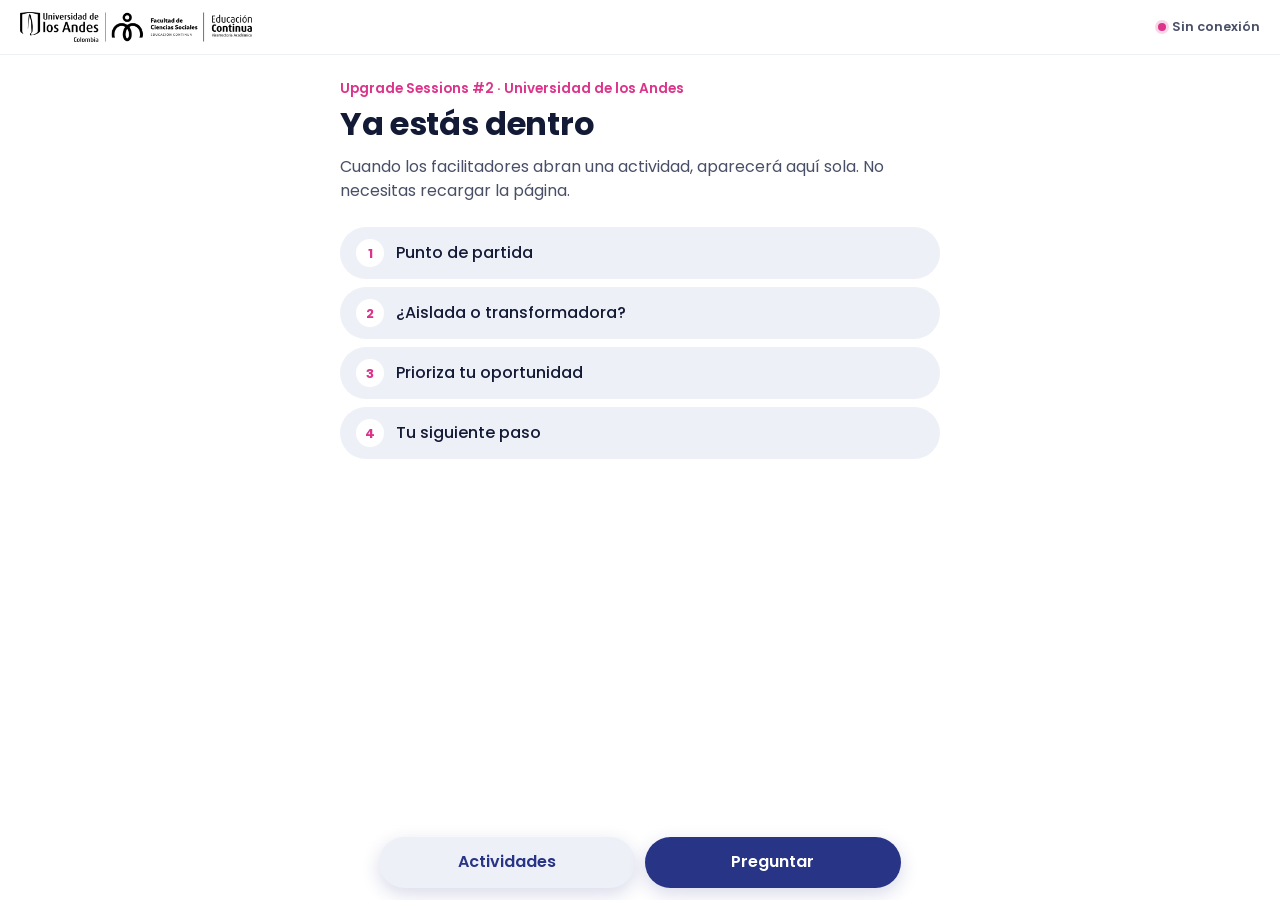
==== index.html @ 87df652d "Ficha en PDF: una sola página y con el logo de la universidad - Al imprimir se quita el resto de la " ====
<!doctype html>
<html lang="es">
<head>
  <meta charset="utf-8">
  <meta name="viewport" content="width=device-width, initial-scale=1, viewport-fit=cover">
  <meta name="theme-color" content="#283486">
  <title>Participa · IA para empresas</title>
  <link rel="preconnect" href="https://fonts.googleapis.com">
  <link rel="preconnect" href="https://fonts.gstatic.com" crossorigin>
  <link href="https://fonts.googleapis.com/css2?family=Poppins:wght@400;500;600;700&display=swap" rel="stylesheet">
  <link rel="stylesheet" href="assets/estilos.css">
  <link rel="icon" href="data:image/svg+xml,%3Csvg xmlns='http://www.w3.org/2000/svg' viewBox='0 0 100 100'%3E%3Crect x='5' y='30' width='90' height='40' rx='20' fill='%23DC348B'/%3E%3C/svg%3E">
</head>
<body class="p-cuerpo">
  <header class="p-cabecera">
    <img src="assets/logo-uniandes.png" alt="Universidad de los Andes · Facultad de Ciencias Sociales · Educación Continua">
    <span id="estado" class="en-vivo" aria-live="polite">Conectando</span>
  </header>

  <main id="escenario" class="p-escenario" tabindex="-1"></main>

  <nav class="p-pie" aria-label="Menú">
    <button class="boton secundario" id="btn-actividades" type="button">Actividades</button>
    <button class="boton azul" id="btn-preguntas" type="button">Preguntar</button>
  </nav>

  <div class="hoja-fondo" id="fondo"></div>

  <section class="hoja" id="hoja-act" role="dialog" aria-modal="true" aria-labelledby="t-act" hidden>
    <div class="hoja-cab">
      <h2 id="t-act">Actividades de la sesión</h2>
      <button class="cerrar" type="button" data-cerrar aria-label="Cerrar">×</button>
    </div>
    <ul class="lista-act" id="lista-act"></ul>
  </section>

  <section class="hoja" id="hoja-preg" role="dialog" aria-modal="true" aria-labelledby="t-preg" hidden>
    <div class="hoja-cab">
      <h2 id="t-preg">Preguntas para los facilitadores</h2>
      <button class="cerrar" type="button" data-cerrar aria-label="Cerrar">×</button>
    </div>
    <div id="panel-preguntas"></div>
  </section>

  <div class="brindis" id="brindis" role="status" aria-live="polite"></div>
  <!-- Ficha imprimible: el logo se carga con la página para que aparezca al imprimir. -->
  <div id="ficha" aria-hidden="true">
    <img class="ficha-logo" src="assets/logo-uniandes.png" alt="Universidad de los Andes · Facultad de Ciencias Sociales · Educación Continua">
    <div id="ficha-contenido"></div>
  </div>

  <script src="assets/config.js"></script>
  <script src="assets/datos.js"></script>
  <script src="assets/almacen.js"></script>
  <script src="assets/participante.js"></script>
</body>
</html>
---- assets/estilos.css ----
/* Herramientas interactivas · IA para empresas
   Identidad: Universidad de los Andes · Educación Continua (paleta y cápsulas de la plantilla) */

:root {
  --azul: #283486;
  --azul-hondo: #1d2566;
  --magenta: #DC348B;
  --amarillo: #FED201;
  --tinta: #131A35;
  --gris: #4A4F68;
  --gris-suave: #7A7F96;
  --niebla: #EEF0F8;
  --rubor: #FCEAF3;
  --crema: #FFF6CC;
  --blanco: #FFFFFF;
  --linea: #D9DCEB;
  --capsula: 999px;
  --radio: 20px;
  --fuente: 'Poppins', 'Segoe UI', system-ui, -apple-system, sans-serif;
}

* { box-sizing: border-box; }
[hidden] { display: none !important; }
html, body { margin: 0; }
body {
  font-family: var(--fuente);
  color: var(--tinta);
  background: var(--blanco);
  -webkit-font-smoothing: antialiased;
  line-height: 1.5;
}
button, input, textarea { font: inherit; color: inherit; }
button { cursor: pointer; }
:focus-visible { outline: 3px solid var(--amarillo); outline-offset: 2px; box-shadow: 0 0 0 5px var(--azul); border-radius: 12px; }
.oculto-visual { position: absolute; width: 1px; height: 1px; overflow: hidden; clip: rect(0 0 0 0); white-space: nowrap; }

/* ------------------------------------------------ Botones y cápsulas */
.boton {
  display: inline-flex; align-items: center; justify-content: center; gap: .5rem;
  border: 0; border-radius: var(--capsula);
  padding: .85rem 1.6rem; font-weight: 600; font-size: 1rem;
  background: var(--magenta); color: var(--blanco);
  transition: transform .12s ease, background .12s ease;
}
.boton:hover { background: #c32a7a; }
.boton:active { transform: scale(.98); }
.boton[disabled] { background: var(--linea); color: var(--gris-suave); cursor: not-allowed; }
.boton.secundario { background: var(--niebla); color: var(--azul); }
.boton.secundario:hover { background: #e2e5f3; }
.boton.azul { background: var(--azul); }
.boton.azul:hover { background: var(--azul-hondo); }
.boton.ancho { width: 100%; }
.boton.pequeno { padding: .45rem 1rem; font-size: .875rem; }

.enlace { background: none; border: 0; padding: 0; color: var(--azul); font-weight: 600; text-decoration: underline; text-underline-offset: 3px; }

/* ------------------------------------------------ Participante */
.p-cuerpo { min-height: 100vh; min-height: 100dvh; display: flex; flex-direction: column; background: var(--blanco); }
.p-cabecera {
  position: sticky; top: 0; z-index: 5;
  display: flex; align-items: center; justify-content: space-between; gap: 1rem;
  padding: calc(.75rem + env(safe-area-inset-top, 0px)) 1.25rem .75rem;
  background: rgba(255,255,255,.94); backdrop-filter: blur(8px);
  border-bottom: 1px solid var(--niebla);
}
.p-cabecera img { height: 30px; width: auto; display: block; }
.en-vivo { display: inline-flex; align-items: center; gap: .4rem; font-size: .8rem; font-weight: 600; color: var(--gris); white-space: nowrap; }
.en-vivo::before { content: ''; width: 8px; height: 8px; border-radius: 50%; background: #2bb673; box-shadow: 0 0 0 3px rgba(43,182,115,.18); }
.en-vivo.demo::before { background: var(--amarillo); box-shadow: 0 0 0 3px rgba(254,210,1,.25); }
.en-vivo.error::before { background: var(--magenta); box-shadow: 0 0 0 3px rgba(220,52,139,.2); }

.p-escenario { flex: 1; width: 100%; max-width: 640px; margin: 0 auto; padding: 1.5rem 1.25rem 7rem; }
.p-parte { font-size: .85rem; font-weight: 600; color: var(--magenta); margin: 0 0 .35rem; }
.p-titulo { font-size: clamp(1.5rem, 5.5vw, 2rem); line-height: 1.2; font-weight: 700; margin: 0 0 .75rem; letter-spacing: -.01em; }
.p-ayuda { color: var(--gris); margin: 0 0 1.5rem; }

.opciones { display: grid; gap: .75rem; margin: 0 0 1.5rem; padding: 0; list-style: none; }
.opcion {
  width: 100%; text-align: left;
  display: grid; grid-template-columns: auto 1fr; gap: .25rem 1rem; align-items: center;
  padding: 1rem 1.25rem; border-radius: 28px;
  background: var(--niebla); border: 2px solid transparent;
  transition: background .15s ease, border-color .15s ease, color .15s ease;
}
.opcion:hover { border-color: var(--linea); }
.opcion .marca {
  grid-row: span 2; width: 2.5rem; height: 2.5rem; border-radius: 50%;
  display: grid; place-items: center; font-weight: 700;
  background: var(--blanco); color: var(--azul);
}
.opcion strong { font-weight: 600; font-size: 1.05rem; }
.opcion span.desc { color: var(--gris); font-size: .9rem; line-height: 1.4; }
.opcion[aria-pressed="true"] { background: var(--azul); color: var(--blanco); }
.opcion[aria-pressed="true"] .marca { background: var(--amarillo); color: var(--azul); }
.opcion[aria-pressed="true"] span.desc { color: #d5d9f2; }

.caso {
  display: grid; grid-template-columns: auto 1fr; gap: 1rem; align-items: start;
  padding: 1.1rem 1.25rem; border-radius: 24px; text-align: left; width: 100%;
  background: var(--niebla); border: 2px solid transparent;
}
.caso .letra { width: 3rem; height: 3rem; border-radius: 50%; display: grid; place-items: center; font-size: 1.4rem; font-weight: 700; background: var(--azul); color: var(--blanco); }
.caso.b .letra { background: var(--magenta); }
.caso[aria-pressed="true"] { border-color: var(--azul); background: var(--blanco); box-shadow: 0 0 0 4px var(--niebla); }
.caso.b[aria-pressed="true"] { border-color: var(--magenta); box-shadow: 0 0 0 4px var(--rubor); }

.campo { display: block; margin: 0 0 1.25rem; }
.campo > span { display: block; font-weight: 600; margin-bottom: .4rem; }
.campo small { display: block; color: var(--gris-suave); margin-top: .35rem; font-size: .85rem; }
textarea, input[type="text"], input[type="password"] {
  width: 100%; border: 2px solid var(--linea); border-radius: 18px;
  padding: .85rem 1rem; background: var(--blanco); resize: vertical;
}
textarea:focus, input:focus { outline: none; border-color: var(--azul); }

/* Escala 1 a 5 */
.escala-item { padding: 1rem 0 1.1rem; border-bottom: 1px solid var(--niebla); }
.escala-item h3 { font-size: 1rem; margin: 0; font-weight: 600; }
.escala-item p { margin: .15rem 0 .75rem; color: var(--gris); font-size: .875rem; line-height: 1.4; }
.escala { display: grid; grid-template-columns: repeat(5, 1fr); gap: .4rem; background: var(--niebla); padding: .3rem; border-radius: var(--capsula); }
.escala button {
  border: 0; background: transparent; border-radius: var(--capsula);
  padding: .55rem 0; font-weight: 600; color: var(--azul);
}
.escala button[aria-pressed="true"] { background: var(--azul); color: var(--blanco); }
.escala-extremos { display: flex; justify-content: space-between; font-size: .75rem; color: var(--gris-suave); margin-top: .35rem; padding: 0 .6rem; }

/* Tres valores Sí / En parte / No */
.trio { display: grid; grid-template-columns: repeat(3, 1fr); gap: .4rem; background: var(--niebla); padding: .3rem; border-radius: var(--capsula); }
.trio button { border: 0; background: transparent; border-radius: var(--capsula); padding: .55rem 0; font-weight: 600; color: var(--azul); }
.trio button[aria-pressed="true"] { background: var(--magenta); color: var(--blanco); }
.criterio { padding: .9rem 0; border-bottom: 1px solid var(--niebla); }
.criterio p { margin: 0 0 .6rem; font-weight: 600; line-height: 1.4; }

/* Pasos del ejercicio */
.pasos-ej { display: flex; gap: .5rem; margin: 0 0 1.5rem; padding: 0; list-style: none; }
.pasos-ej li { flex: 1; height: 6px; border-radius: var(--capsula); background: var(--niebla); }
.pasos-ej li.hecho { background: var(--azul); }
.pasos-ej li.actual { background: var(--magenta); }

.deslizador { margin: .5rem 0 1.5rem; }
.deslizador input[type="range"] { width: 100%; accent-color: var(--azul); }
.deslizador .valor { font-size: 2.25rem; font-weight: 700; color: var(--azul); line-height: 1; }

.acciones { display: flex; flex-wrap: wrap; gap: .75rem; margin-top: 1.5rem; }
.acciones .boton { flex: 1 1 12rem; }

.aviso { background: var(--crema); border-radius: 18px; padding: .9rem 1.1rem; font-size: .9rem; margin: 1rem 0; }
.aviso.error { background: var(--rubor); color: #8f1d58; }

/* Resultado del ejercicio */
.veredicto { border-radius: 28px; padding: 1.4rem; margin: 0 0 1.25rem; color: var(--blanco); background: var(--azul); }
.veredicto.priorizar { background: var(--magenta); }
.veredicto.rapidas { background: var(--amarillo); color: var(--azul); }
.veredicto.descartar { background: var(--niebla); color: var(--tinta); }
.veredicto h3 { margin: 0 0 .35rem; font-size: 1.5rem; }
.veredicto p { margin: 0; }
.cifras { display: flex; gap: 1.25rem; margin-top: .9rem; font-size: .9rem; }
.cifras b { font-size: 1.3rem; display: block; }

/* Mini matriz */
.mini-matriz { position: relative; aspect-ratio: 1 / 1; max-width: 360px; margin: 0 auto 1.25rem; display: grid; grid-template-columns: 1fr 1fr; grid-template-rows: 1fr 1fr; gap: 6px; }
.mini-matriz .q { border-radius: 18px; padding: .6rem .7rem; font-size: .75rem; font-weight: 600; line-height: 1.25; }
.q.capacidades { background: var(--azul); color: var(--blanco); }
.q.priorizar { background: var(--magenta); color: var(--blanco); }
.q.descartar { background: var(--niebla); color: var(--tinta); }
.q.rapidas { background: var(--amarillo); color: var(--azul); }
.mini-matriz .punto {
  position: absolute; width: 22px; height: 22px; border-radius: 50%;
  background: var(--blanco); border: 5px solid var(--tinta);
  transform: translate(-50%, 50%); box-shadow: 0 0 0 4px var(--amarillo), 0 4px 12px rgba(19,26,53,.35);
}
.eje-y, .eje-x { font-size: .75rem; color: var(--gris); font-weight: 600; text-align: center; }

/* Resultados del grupo en el celular */
.grupo { margin-top: 2rem; padding-top: 1.5rem; border-top: 2px solid var(--niebla); }
.grupo h2 { font-size: 1.1rem; margin: 0 0 1rem; }
.barra { margin-bottom: .9rem; }
.barra .fila { display: flex; justify-content: space-between; gap: 1rem; font-size: .9rem; margin-bottom: .3rem; }
.barra .fila b { color: var(--azul); }
.pista { height: 14px; border-radius: var(--capsula); background: var(--niebla); overflow: hidden; }
.pista i { display: block; height: 100%; border-radius: var(--capsula); background: var(--azul); transition: width .6s ease; }
.pista i.mag { background: var(--magenta); }

/* Barra inferior y hoja de preguntas */
.p-pie {
  position: fixed; left: 0; right: 0; bottom: 0; z-index: 6;
  display: flex; gap: .6rem; justify-content: center;
  padding: .75rem 1rem calc(.75rem + env(safe-area-inset-bottom, 0px));
  background: linear-gradient(to top, rgba(255,255,255,1) 70%, rgba(255,255,255,0));
}
.p-pie .boton { flex: 1 1 0; max-width: 16rem; box-shadow: 0 6px 18px rgba(40,52,134,.18); }
.hoja-fondo { position: fixed; inset: 0; background: rgba(19,26,53,.45); z-index: 20; display: none; }
.hoja-fondo.abierta { display: block; }
.hoja {
  position: fixed; left: 0; right: 0; bottom: 0; z-index: 21;
  max-height: 88vh; overflow: auto; background: var(--blanco);
  border-radius: 28px 28px 0 0; padding: 1.25rem 1.25rem calc(1.5rem + env(safe-area-inset-bottom, 0px));
  transform: translateY(105%); transition: transform .25s ease;
  max-width: 640px; margin: 0 auto;
}
.hoja.abierta { transform: translateY(0); }
.hoja-cab { display: flex; justify-content: space-between; align-items: center; margin-bottom: 1rem; }
.hoja-cab h2 { margin: 0; font-size: 1.25rem; }
.cerrar { border: 0; background: var(--niebla); width: 2.5rem; height: 2.5rem; border-radius: 50%; font-size: 1.25rem; color: var(--azul); }

.lista-act { list-style: none; margin: 0; padding: 0; display: grid; gap: .5rem; }
.lista-act button { width: 100%; text-align: left; display: flex; justify-content: space-between; align-items: center; gap: 1rem; border: 0; border-radius: 20px; padding: .9rem 1.1rem; background: var(--niebla); font-weight: 600; }
.lista-act .vivo { font-size: .75rem; background: var(--magenta); color: var(--blanco); border-radius: var(--capsula); padding: .15rem .6rem; }
.lista-act .listo { font-size: .75rem; color: var(--azul); }

.pregunta-item { display: grid; grid-template-columns: 1fr auto; gap: .75rem; align-items: center; padding: .85rem 0; border-bottom: 1px solid var(--niebla); }
.pregunta-item p { margin: 0; line-height: 1.4; }
.pregunta-item.respondida p { color: var(--gris-suave); text-decoration: line-through; }
.voto { border: 2px solid var(--linea); background: var(--blanco); border-radius: var(--capsula); padding: .35rem .8rem; font-weight: 600; color: var(--azul); min-width: 4.2rem; }
.voto[aria-pressed="true"] { background: var(--azul); border-color: var(--azul); color: var(--blanco); }

.brindis {
  position: fixed; left: 50%; top: calc(4.5rem + env(safe-area-inset-top, 0px)); z-index: 30;
  transform: translate(-50%, -20px); opacity: 0; pointer-events: none;
  background: var(--tinta); color: var(--blanco); padding: .7rem 1.2rem; border-radius: var(--capsula);
  font-size: .9rem; font-weight: 500; transition: opacity .2s ease, transform .2s ease; max-width: 90vw; text-align: center;
}
.brindis.visible { opacity: 1; transform: translate(-50%, 0); }

.espera-lista { list-style: none; padding: 0; margin: 1.5rem 0 0; display: grid; gap: .5rem; }
.espera-lista li { display: flex; gap: .75rem; align-items: center; padding: .75rem 1rem; background: var(--niebla); border-radius: var(--capsula); font-weight: 500; }
.espera-lista li span { width: 1.75rem; height: 1.75rem; border-radius: 50%; background: var(--blanco); color: var(--magenta); display: grid; place-items: center; font-size: .8rem; font-weight: 700; flex: none; }

/* Ficha para imprimir */
#ficha { display: none; }
@media print {
  @page { margin: 14mm 16mm; }
  /* Se quita todo lo demás (no solo se oculta), para que no queden páginas en blanco. */
  body { display: block !important; min-height: 0 !important; }
  body > :not(#ficha) { display: none !important; }
  #ficha { display: block !important; color: var(--tinta); -webkit-print-color-adjust: exact; print-color-adjust: exact; }
  #ficha .ficha-logo { display: block; height: 16mm; width: auto; margin: 0 0 6mm; }
  #ficha .ficha-cab { border-bottom: 1.5pt solid var(--magenta); padding-bottom: 4mm; margin-bottom: 2mm; }
  #ficha h1 { font-size: 18pt; line-height: 1.2; margin: 0 0 2mm; color: var(--azul); }
  #ficha .ficha-cab p { margin: 0; color: var(--gris); }
  #ficha h2 { font-size: 12pt; margin: 6mm 0 2mm; color: var(--magenta); break-after: avoid; }
  #ficha p, #ficha li { font-size: 10pt; line-height: 1.45; }
  #ficha ul { margin: 0; padding-left: 5mm; break-inside: avoid; }
}

@media (prefers-reduced-motion: reduce) {
  *, *::before, *::after { transition: none !important; animation: none !important; }
}

/* =================================================== Presentador */
.pr { height: 100vh; height: 100dvh; overflow: hidden; display: grid; grid-template-columns: 300px 1fr; background: var(--blanco); }
.pr.sin-riel { grid-template-columns: 0 1fr; }
.pr.sin-riel .riel { visibility: hidden; }

.riel { background: var(--azul); color: var(--blanco); padding: 1.25rem 1.1rem; overflow-y: auto; display: flex; flex-direction: column; gap: 1.25rem; }
.riel img { width: 100%; max-width: 250px; height: auto; }
.riel h2 { font-size: .8rem; font-weight: 600; color: #b9bfe6; margin: 0 0 .5rem; }
.riel .dato { display: flex; justify-content: space-between; align-items: baseline; font-size: .9rem; }
.riel .dato b { font-size: 1.6rem; }
.riel-lista { list-style: none; margin: 0; padding: 0; display: grid; gap: .35rem; }
.riel-lista button {
  width: 100%; display: flex; justify-content: space-between; align-items: center; gap: .5rem;
  border: 0; border-radius: var(--capsula); padding: .55rem .9rem; text-align: left;
  background: rgba(255,255,255,.08); color: var(--blanco); font-weight: 500; font-size: .92rem;
}
.riel-lista button:hover { background: rgba(255,255,255,.16); }
.riel-lista button[aria-current="true"] { background: var(--amarillo); color: var(--azul); font-weight: 700; }
.riel-lista .n { font-size: .78rem; opacity: .8; }
.riel .boton { width: 100%; }
.riel .boton.secundario { background: rgba(255,255,255,.12); color: var(--blanco); }
.riel .boton.secundario:hover { background: rgba(255,255,255,.2); }
.riel .atajos { font-size: .78rem; color: #b9bfe6; line-height: 1.6; margin-top: auto; }
.riel .atajos kbd { font-family: inherit; background: rgba(255,255,255,.14); border-radius: 6px; padding: 0 .35rem; }
.modo { display: inline-flex; gap: .4rem; align-items: center; font-size: .82rem; font-weight: 600; }

.escena { position: relative; overflow: hidden; padding: 4.5vh 9vw 4vh 5vw; display: flex; flex-direction: column; min-width: 0; }
.escena::before { content: ''; position: absolute; left: -7vh; top: -7vh; width: 14vh; height: 14vh; border-radius: 50%; background: var(--azul); }
.escena::after { content: ''; position: absolute; right: -3.2vw; top: 14vh; width: 6.4vw; height: 110vh; border-radius: var(--capsula); background: var(--magenta); }
.escena > * { position: relative; z-index: 1; }
.e-parte { font-size: clamp(.9rem, 1.2vw, 1.25rem); font-weight: 600; color: var(--magenta); margin: 0 0 .3rem; }
.e-titulo { font-size: clamp(1.9rem, 3.3vw, 3.6rem); line-height: 1.12; font-weight: 700; letter-spacing: -.015em; margin: 0 0 .6rem; max-width: 30ch; }
.e-sub { font-size: clamp(1rem, 1.4vw, 1.5rem); color: var(--gris); margin: 0 0 3vh; max-width: 60ch; }
.e-cuerpo { flex: 1; min-height: 0; display: flex; flex-direction: column; }
.e-cuenta { font-size: clamp(.9rem, 1.1vw, 1.2rem); color: var(--gris); margin-top: auto; padding-top: 1.5vh; }

.qr-esquina { position: absolute; right: calc(9vw - 2rem); bottom: 3vh; z-index: 2; display: flex; align-items: center; gap: .8rem; background: var(--blanco); border-radius: 18px; padding: .5rem .8rem .5rem .5rem; box-shadow: 0 6px 24px rgba(19,26,53,.12); }
.qr-esquina .qr { width: 84px; height: 84px; }
.qr-esquina p { margin: 0; font-size: .85rem; line-height: 1.3; color: var(--gris); }
.qr-esquina b { display: block; color: var(--tinta); font-size: .95rem; }
.qr svg { width: 100%; height: 100%; display: block; }

/* Sala de espera */
.sala { flex: 1; display: grid; grid-template-columns: 1.2fr .8fr; gap: 5vw; align-items: center; }
.sala h1 { font-size: clamp(2.2rem, 3.9vw, 4.4rem); line-height: 1.05; letter-spacing: -.02em; margin: 0 0 1.5rem; }
.sala .url { display: inline-block; background: var(--amarillo); color: var(--azul); font-weight: 700; font-size: clamp(1.1rem, 1.8vw, 2rem); border-radius: var(--capsula); padding: .5rem 1.4rem; margin-top: .5rem; overflow-wrap: anywhere; }
.sin-corte { white-space: nowrap; }
.sala .qr { width: min(32vw, 58vh); aspect-ratio: 1; background: var(--blanco); padding: 1.2rem; border-radius: 32px; box-shadow: 0 10px 40px rgba(19,26,53,.14); justify-self: center; }
.contador { font-size: clamp(1rem, 1.5vw, 1.6rem); color: var(--gris); margin-top: 2.5rem; }
.contador b { font-size: 2.2em; color: var(--magenta); display: block; line-height: 1; }

/* Barras grandes */
.barras { display: grid; gap: 2.4vh; max-width: 1100px; }
.bg-fila { display: grid; grid-template-columns: minmax(10rem, 16rem) 1fr 6rem; gap: 1.5rem; align-items: center; }
.bg-fila .et { font-size: clamp(1rem, 1.5vw, 1.6rem); font-weight: 600; }
.bg-fila .et small { display: block; font-weight: 400; color: var(--gris); font-size: .65em; line-height: 1.3; }
.bg-pista { height: clamp(34px, 6vh, 64px); background: var(--niebla); border-radius: var(--capsula); overflow: hidden; }
.bg-pista i { display: block; height: 100%; min-width: 0; border-radius: var(--capsula); background: var(--azul); transition: width .7s cubic-bezier(.2,.8,.2,1); }
.bg-fila.lider .bg-pista i { background: var(--magenta); }
.bg-fila .pct { font-size: clamp(1.4rem, 2.4vw, 2.6rem); font-weight: 700; color: var(--azul); text-align: right; }
.bg-fila.lider .pct { color: var(--magenta); }

/* Votación A/B */
.dividida { display: flex; height: clamp(70px, 13vh, 130px); border-radius: var(--capsula); overflow: hidden; background: var(--niebla); margin-bottom: 3vh; max-width: 1200px; }
.dividida div { display: flex; align-items: center; padding: 0 2rem; font-weight: 700; font-size: clamp(1.4rem, 2.6vw, 3rem); color: var(--blanco); transition: flex-grow .7s cubic-bezier(.2,.8,.2,1); white-space: nowrap; min-width: 0; overflow: hidden; }
.dividida .a { background: var(--azul); }
.dividida .b { background: var(--magenta); justify-content: flex-end; }
.ab-casos { display: grid; grid-template-columns: 1fr 1fr; gap: 2vw; max-width: 1200px; margin-bottom: 3vh; }
.ab-casos p { margin: 0; font-size: clamp(.9rem, 1.15vw, 1.25rem); color: var(--gris); line-height: 1.45; }
.ab-casos b { color: var(--tinta); }
.razones { display: grid; grid-template-columns: repeat(3, 1fr); gap: 1rem; max-width: 1200px; }
.razon { border-radius: 22px; padding: 1rem 1.2rem; background: var(--niebla); font-size: clamp(.9rem, 1.15vw, 1.2rem); line-height: 1.4; }
.razon.b { background: var(--rubor); }
.razon b { color: var(--azul); margin-right: .4rem; }
.razon.b b { color: var(--magenta); }
.nuevo { animation: entra .5s ease; }
.mz-punto.nuevo { animation: none; }
@keyframes entra { from { opacity: 0; transform: scale(.96); } to { opacity: 1; transform: none; } }

/* Ejercicio por pasos */
.ej-pasos { list-style: none; margin: 0 0 4vh; padding: 0; display: grid; grid-template-columns: repeat(4, 1fr); gap: .8rem; max-width: 1300px; }
.ej-pasos li { display: flex; align-items: center; gap: .7rem; padding: .6rem 1rem .6rem .6rem; border-radius: var(--capsula); background: var(--niebla); color: var(--gris); font-weight: 600; font-size: clamp(.8rem, 1.05vw, 1.1rem); line-height: 1.2; }
.ej-pasos li span { flex: none; width: 2rem; height: 2rem; border-radius: 50%; display: grid; place-items: center; background: var(--blanco); color: var(--azul); font-weight: 700; }
.ej-pasos li.hecho { background: var(--azul); color: var(--blanco); }
.ej-pasos li.actual { background: var(--magenta); color: var(--blanco); }
.ej-pasos li.actual span { color: var(--magenta); }
.ej-campos { display: grid; grid-template-columns: 1fr 1fr; gap: 1.5vw; max-width: 1200px; }
.ej-campos > div { background: var(--niebla); border-radius: 28px; padding: 3vh 2vw; }
.ej-campos > div:first-child { background: var(--rubor); }
.ej-campos h3 { margin: 0 0 .6rem; font-size: clamp(1.2rem, 1.9vw, 2rem); color: var(--azul); }
.ej-campos h3 small { font-size: .55em; font-weight: 600; color: var(--gris); margin-left: .4rem; }
.ej-campos p { margin: 0; font-size: clamp(1rem, 1.4vw, 1.5rem); line-height: 1.4; }
.ej-lista { list-style: none; margin: 0; padding: 0; display: grid; gap: 1.2vh; max-width: 1100px; }
.ej-lista li { display: grid; grid-template-columns: auto 1fr; gap: 1.1rem; align-items: center; padding: 1.4vh 1.4rem 1.4vh .8rem; border-radius: var(--capsula); background: var(--niebla); font-size: clamp(1rem, 1.45vw, 1.55rem); font-weight: 600; line-height: 1.3; }
.ej-lista li b { width: 2.3rem; height: 2.3rem; border-radius: 50%; display: grid; place-items: center; background: var(--azul); color: var(--blanco); font-size: .85em; }
.ej-nota { font-size: clamp(.95rem, 1.25vw, 1.35rem); color: var(--gris); margin: 3vh 0 0; max-width: 58ch; }
.ej-nota b { color: var(--tinta); }

/* Capacidades */
.cap { flex: 1; display: grid; grid-template-columns: .6fr 1.4fr; gap: 4vw; align-items: center; max-width: 1300px; }
.cap-total { font-size: clamp(1rem, 1.4vw, 1.5rem); color: var(--gris); }
.cap-total b { display: block; font-size: clamp(5rem, 11vw, 11rem); line-height: 1; color: var(--azul); letter-spacing: -.03em; }
.cap-total p { margin: 1.5rem 0 0; font-size: clamp(1rem, 1.35vw, 1.45rem); color: var(--tinta); max-width: 22ch; line-height: 1.35; }
.cap-total p strong { color: var(--magenta); }
.pistas { display: grid; gap: 2.2vh; }
.pt-fila { display: grid; grid-template-columns: minmax(10rem, 17rem) minmax(8rem, 1fr) 3.5rem; gap: 1.2rem; align-items: center; }
.pt-fila .et { font-size: clamp(.95rem, 1.3vw, 1.4rem); font-weight: 600; }
.pt-riel { position: relative; height: 14px; border-radius: var(--capsula); background: var(--niebla); }
.pt-riel i { position: absolute; left: 0; top: 0; bottom: 0; border-radius: var(--capsula); background: var(--azul); transition: width .7s ease; }
.pt-fila.baja .pt-riel i { background: var(--magenta); }
.pt-riel span { position: absolute; top: 50%; width: 30px; height: 30px; border-radius: 50%; background: var(--blanco); border: 6px solid var(--azul); transform: translate(-50%, -50%); transition: left .7s ease; }
.pt-fila.baja .pt-riel span { border-color: var(--magenta); }
.pt-fila .v { font-size: clamp(1.1rem, 1.7vw, 1.9rem); font-weight: 700; color: var(--azul); text-align: right; }
.pt-fila.baja .v { color: var(--magenta); }
.pt-marcas { display: grid; grid-template-columns: minmax(10rem, 17rem) minmax(8rem, 1fr) 3.5rem; gap: 1.2rem; font-size: .85rem; color: var(--gris-suave); }
.pt-marcas div { display: flex; justify-content: space-between; }

/* Matriz */
.mz { flex: 1; min-height: 0; display: grid; grid-template-columns: auto 1fr; grid-template-rows: 1fr auto; gap: .6rem 1rem; max-width: 1400px; width: 100%; }
.mz-y { writing-mode: vertical-rl; transform: rotate(180deg); text-align: center; font-weight: 700; font-size: clamp(.85rem, 1.1vw, 1.15rem); color: var(--tinta); }
.mz-x { grid-column: 2; text-align: center; font-weight: 700; font-size: clamp(.85rem, 1.1vw, 1.15rem); }
.mz-lienzo { position: relative; display: grid; grid-template-columns: 1fr 1fr; grid-template-rows: 1fr 1fr; gap: 10px; min-height: 0; }
.mz-q { border-radius: 26px; padding: 1rem 1.3rem; display: flex; justify-content: space-between; align-items: flex-start; font-weight: 700; font-size: clamp(1rem, 1.5vw, 1.6rem); }
.mz-q .n { font-size: 1.1em; opacity: .85; }
.mz-punto { position: absolute; z-index: 2; width: 0; height: 0; pointer-events: none; }
.mz-punto i { position: absolute; left: 0; top: 0; transform: translate(-50%, -50%); }
.mz-punto span { position: absolute; left: 14px; top: 0; margin-top: -.8em; }
.mz-punto.izq span { left: auto; right: 14px; }
.mz-punto.nuevo i { animation: late .6s ease; }
@keyframes late { 0% { transform: translate(-50%, -50%) scale(0); } 70% { transform: translate(-50%, -50%) scale(1.35); } 100% { transform: translate(-50%, -50%) scale(1); } }
.mz-punto i { width: 18px; height: 18px; border-radius: 50%; background: var(--blanco); border: 5px solid var(--tinta); flex: none; box-shadow: 0 2px 6px rgba(19,26,53,.35); }
.mz-punto span { background: var(--blanco); color: var(--tinta); border-radius: var(--capsula); padding: .15rem .6rem; font-size: clamp(.7rem, .85vw, .95rem); font-weight: 600; white-space: nowrap; max-width: 17vw; overflow: hidden; text-overflow: ellipsis; box-shadow: 0 2px 8px rgba(19,26,53,.18); }

/* Muro de siguientes pasos */
.muro { columns: 3 18rem; column-gap: 1.2rem; max-width: 1400px; overflow: hidden; flex: 1; }
.muro p { break-inside: avoid; margin: 0 0 1.2rem; padding: 1.2rem 1.4rem; border-radius: 24px; font-size: clamp(1rem, 1.35vw, 1.45rem); line-height: 1.4; background: var(--niebla); }
.muro p:nth-child(3n+2) { background: var(--rubor); }
.muro p:nth-child(3n) { background: var(--crema); }

/* Preguntas en escena */
.pr-preguntas { display: grid; gap: .8rem; max-width: 1200px; overflow: auto; }
.pr-pregunta { display: grid; grid-template-columns: 5.5rem 1fr auto; gap: 1.2rem; align-items: center; padding: 1rem 1.3rem; border-radius: 24px; background: var(--niebla); }
.pr-pregunta:first-child { background: var(--azul); color: var(--blanco); }
.pr-pregunta .votos { font-size: clamp(1.5rem, 2.4vw, 2.6rem); font-weight: 700; color: var(--magenta); text-align: center; line-height: 1; }
.pr-pregunta .votos small { display: block; font-size: .8rem; font-weight: 500; color: inherit; opacity: .7; }
.pr-pregunta:first-child .votos { color: var(--amarillo); }
.pr-pregunta p { margin: 0; font-size: clamp(1rem, 1.5vw, 1.6rem); line-height: 1.35; }
.pr-pregunta .ctrl { display: flex; gap: .4rem; }
.pr-pregunta .ctrl button { border: 0; border-radius: var(--capsula); padding: .4rem .8rem; background: rgba(255,255,255,.7); font-size: .8rem; font-weight: 600; color: var(--azul); }
.pr-pregunta.respondida { opacity: .45; }

.vacio { flex: 1; display: grid; place-items: center; text-align: center; color: var(--gris); font-size: clamp(1.1rem, 1.6vw, 1.7rem); }

dialog.clave { border: 0; border-radius: 28px; padding: 1.8rem; width: min(420px, 92vw); box-shadow: 0 20px 60px rgba(19,26,53,.3); }
dialog.clave::backdrop { background: rgba(19,26,53,.55); }
dialog.clave h2 { margin: 0 0 .5rem; }
dialog.clave p { color: var(--gris); margin: 0 0 1rem; }
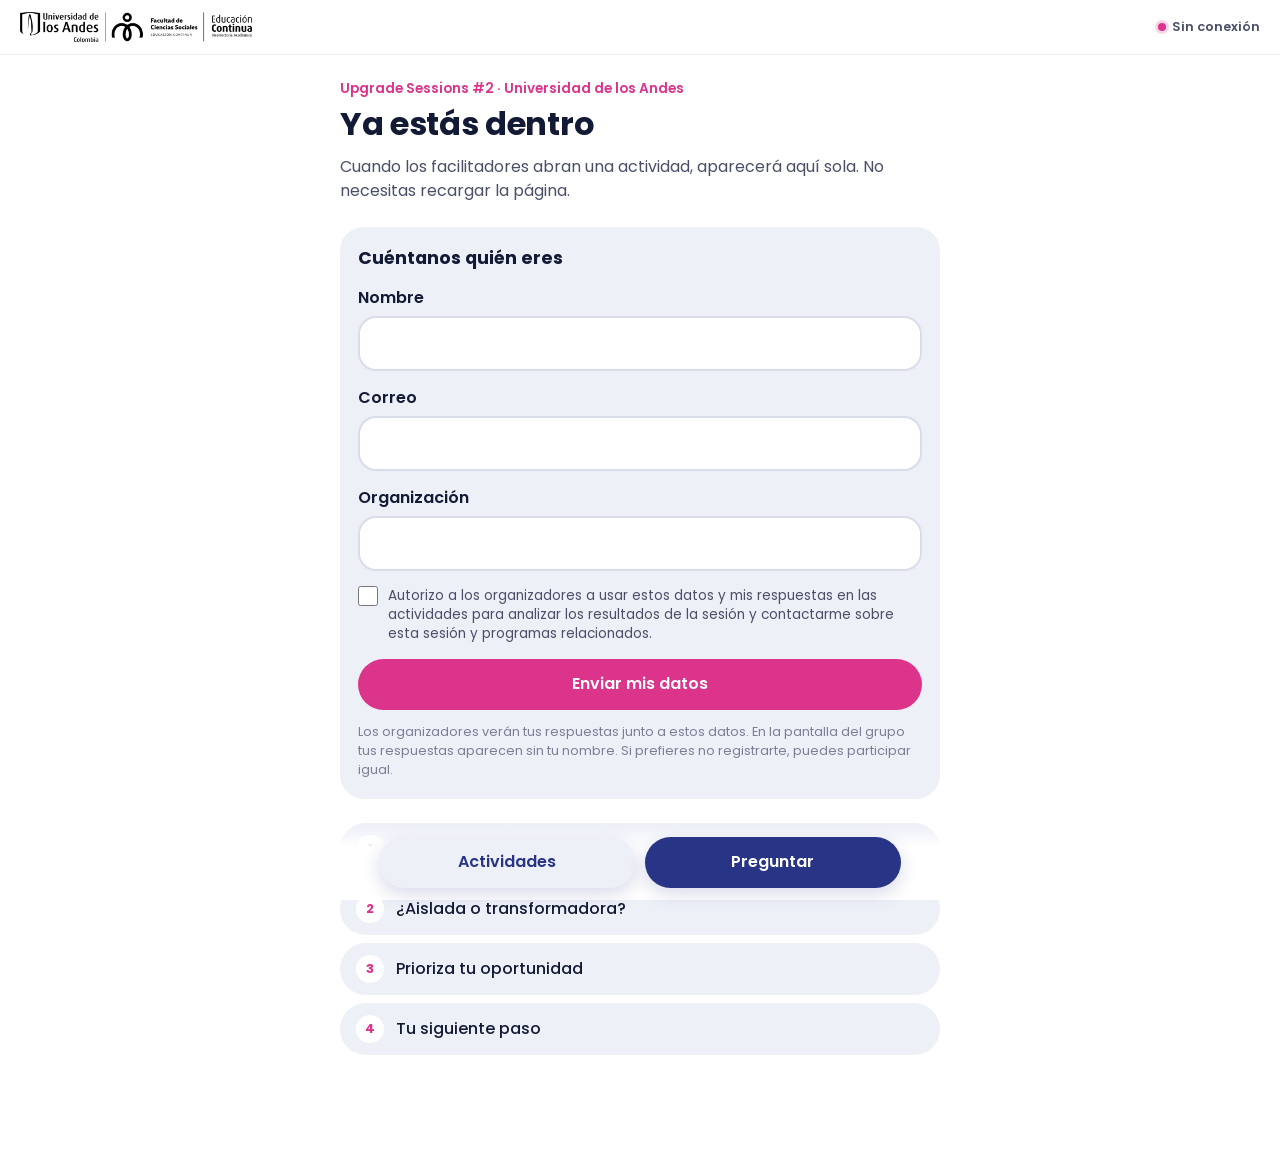
==== commit d6f76a9a: "Asociar respuestas con el registro y hacer confiable la descarga - El registro se guarda con el iden" ====
--- a/index.html
+++ b/index.html
@@ -8,7 +8,7 @@
   <link rel="preconnect" href="https://fonts.googleapis.com">
   <link rel="preconnect" href="https://fonts.gstatic.com" crossorigin>
   <link href="https://fonts.googleapis.com/css2?family=Poppins:wght@400;500;600;700&display=swap" rel="stylesheet">
-  <link rel="stylesheet" href="assets/estilos.css">
+  <link rel="stylesheet" href="assets/estilos.css?v=20260929c">
   <link rel="icon" href="data:image/svg+xml,%3Csvg xmlns='http://www.w3.org/2000/svg' viewBox='0 0 100 100'%3E%3Crect x='5' y='30' width='90' height='40' rx='20' fill='%23DC348B'/%3E%3C/svg%3E">
 </head>
 <body class="p-cuerpo">
@@ -49,9 +49,9 @@
     <div id="ficha-contenido"></div>
   </div>
 
-  <script src="assets/config.js"></script>
-  <script src="assets/datos.js"></script>
-  <script src="assets/almacen.js"></script>
-  <script src="assets/participante.js"></script>
+  <script src="assets/config.js?v=20260929c"></script>
+  <script src="assets/datos.js?v=20260929c"></script>
+  <script src="assets/almacen.js?v=20260929c"></script>
+  <script src="assets/participante.js?v=20260929c"></script>
 </body>
 </html>
--- a/assets/estilos.css
+++ b/assets/estilos.css
@@ -107,7 +107,7 @@
 .campo { display: block; margin: 0 0 1.25rem; }
 .campo > span { display: block; font-weight: 600; margin-bottom: .4rem; }
 .campo small { display: block; color: var(--gris-suave); margin-top: .35rem; font-size: .85rem; }
-textarea, input[type="text"], input[type="password"] {
+textarea, input[type="text"], input[type="email"], input[type="password"] {
   width: 100%; border: 2px solid var(--linea); border-radius: 18px;
   padding: .85rem 1rem; background: var(--blanco); resize: vertical;
 }
@@ -223,6 +223,15 @@
 }
 .brindis.visible { opacity: 1; transform: translate(-50%, 0); }
 
+/* Registro en la sala de espera */
+.registro { background: var(--niebla); border-radius: 24px; padding: 1.1rem 1.1rem 1.2rem; margin: 0 0 1.5rem; }
+.registro h2 { font-size: 1.1rem; margin: 0 0 .9rem; }
+.registro .campo { margin-bottom: .9rem; }
+.registro.hecho { padding: .9rem 1.1rem; background: var(--crema); }
+.registro.hecho p { margin: 0; }
+.check { display: flex; gap: .65rem; align-items: flex-start; font-size: .85rem; line-height: 1.4; color: var(--gris); margin: .25rem 0 1rem; cursor: pointer; }
+.check input { flex: none; width: 1.25rem; height: 1.25rem; margin: .05rem 0 0; accent-color: var(--magenta); }
+.registro .nota { font-size: .8rem; color: var(--gris-suave); margin: .75rem 0 0; }
 .espera-lista { list-style: none; padding: 0; margin: 1.5rem 0 0; display: grid; gap: .5rem; }
 .espera-lista li { display: flex; gap: .75rem; align-items: center; padding: .75rem 1rem; background: var(--niebla); border-radius: var(--capsula); font-weight: 500; }
 .espera-lista li span { width: 1.75rem; height: 1.75rem; border-radius: 50%; background: var(--blanco); color: var(--magenta); display: grid; place-items: center; font-size: .8rem; font-weight: 700; flex: none; }
@@ -230,15 +239,20 @@
 /* Ficha para imprimir */
 #ficha { display: none; }
 @media print {
-  @page { margin: 14mm 16mm; }
+  /* Los márgenes van en la ficha y no en @page: así salen aunque el diálogo de impresión
+     esté en "Márgenes: ninguno". Con margen 0 el navegador tampoco agrega fecha ni URL. */
+  @page { margin: 0; }
   /* Se quita todo lo demás (no solo se oculta), para que no queden páginas en blanco. */
   body { display: block !important; min-height: 0 !important; }
   body > :not(#ficha) { display: none !important; }
-  #ficha { display: block !important; color: var(--tinta); -webkit-print-color-adjust: exact; print-color-adjust: exact; }
+  #ficha { display: block !important; padding: 18mm 20mm; color: var(--tinta);
+           -webkit-box-decoration-break: clone; box-decoration-break: clone;
+           -webkit-print-color-adjust: exact; print-color-adjust: exact; }
   #ficha .ficha-logo { display: block; height: 16mm; width: auto; margin: 0 0 6mm; }
   #ficha .ficha-cab { border-bottom: 1.5pt solid var(--magenta); padding-bottom: 4mm; margin-bottom: 2mm; }
   #ficha h1 { font-size: 18pt; line-height: 1.2; margin: 0 0 2mm; color: var(--azul); }
   #ficha .ficha-cab p { margin: 0; color: var(--gris); }
+  #ficha .ficha-cab p.ficha-quien { margin-top: 1.5mm; color: var(--tinta); font-weight: 600; }
   #ficha h2 { font-size: 12pt; margin: 6mm 0 2mm; color: var(--magenta); break-after: avoid; }
   #ficha p, #ficha li { font-size: 10pt; line-height: 1.45; }
   #ficha ul { margin: 0; padding-left: 5mm; break-inside: avoid; }
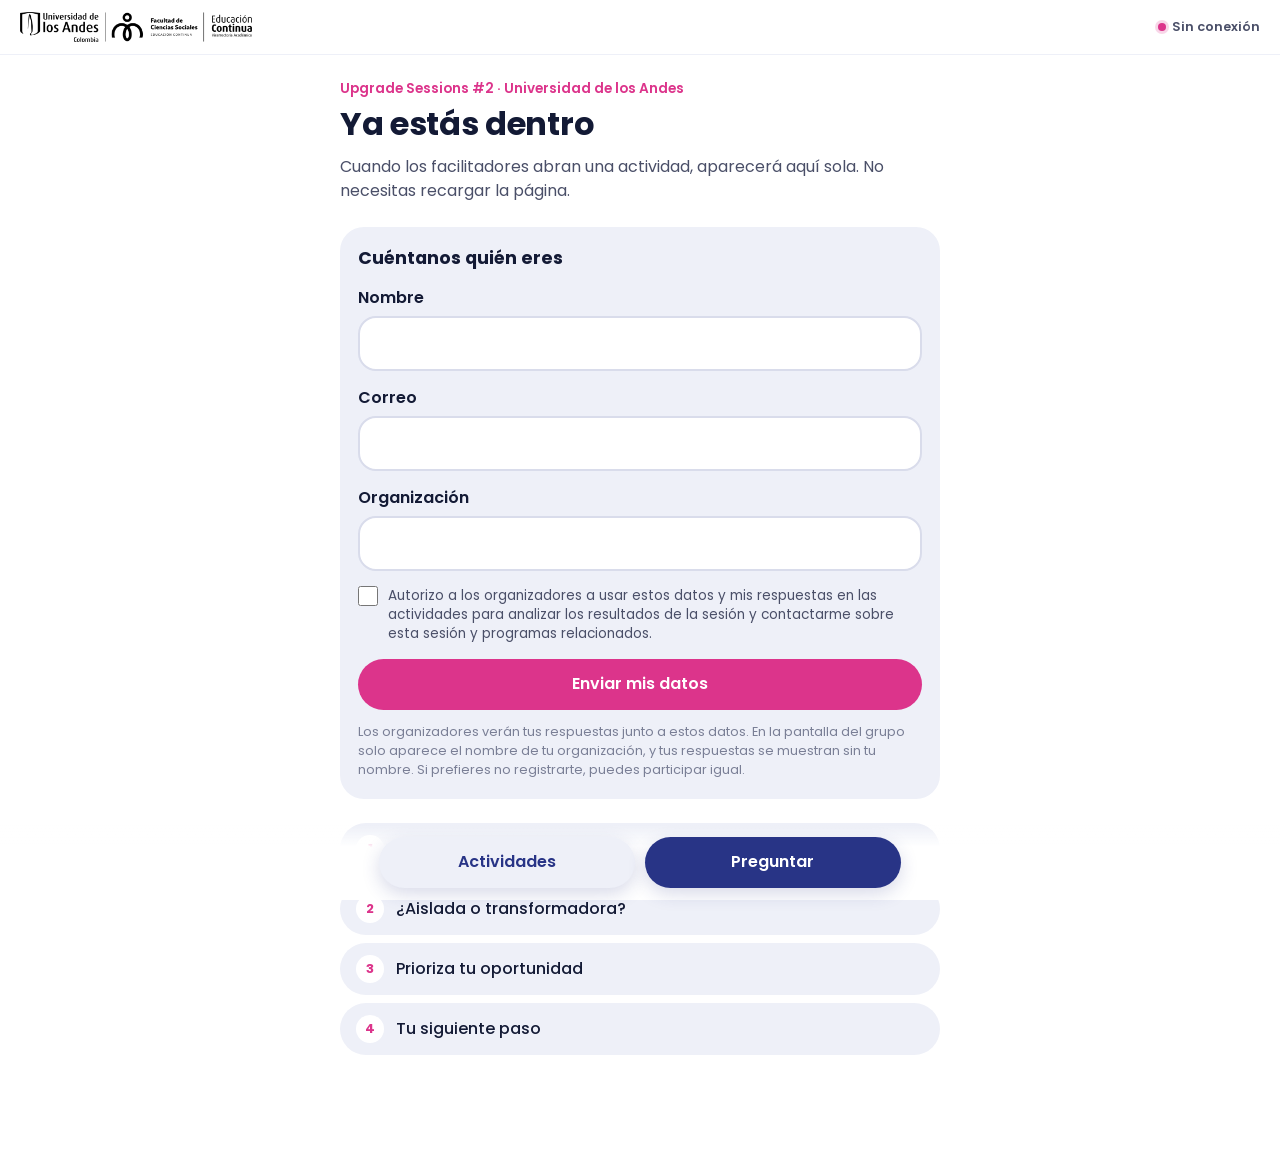
==== commit 5e2f4541: "Vista "Registro": las organizaciones de los asistentes en pantalla - Nueva actividad entre la sala d" ====
--- a/index.html
+++ b/index.html
@@ -8,7 +8,7 @@
   <link rel="preconnect" href="https://fonts.googleapis.com">
   <link rel="preconnect" href="https://fonts.gstatic.com" crossorigin>
   <link href="https://fonts.googleapis.com/css2?family=Poppins:wght@400;500;600;700&display=swap" rel="stylesheet">
-  <link rel="stylesheet" href="assets/estilos.css?v=20260929c">
+  <link rel="stylesheet" href="assets/estilos.css?v=20260930a">
   <link rel="icon" href="data:image/svg+xml,%3Csvg xmlns='http://www.w3.org/2000/svg' viewBox='0 0 100 100'%3E%3Crect x='5' y='30' width='90' height='40' rx='20' fill='%23DC348B'/%3E%3C/svg%3E">
 </head>
 <body class="p-cuerpo">
@@ -49,9 +49,9 @@
     <div id="ficha-contenido"></div>
   </div>
 
-  <script src="assets/config.js?v=20260929c"></script>
-  <script src="assets/datos.js?v=20260929c"></script>
-  <script src="assets/almacen.js?v=20260929c"></script>
-  <script src="assets/participante.js?v=20260929c"></script>
+  <script src="assets/config.js?v=20260930a"></script>
+  <script src="assets/datos.js?v=20260930a"></script>
+  <script src="assets/almacen.js?v=20260930a"></script>
+  <script src="assets/participante.js?v=20260930a"></script>
 </body>
 </html>
--- a/assets/estilos.css
+++ b/assets/estilos.css
@@ -341,6 +341,21 @@
 .mz-punto.nuevo { animation: none; }
 @keyframes entra { from { opacity: 0; transform: scale(.96); } to { opacity: 1; transform: none; } }
 
+/* Registro: organizaciones de los asistentes */
+.orgs { position: relative; flex: 1; min-height: 0; overflow: hidden; margin-bottom: max(4rem, 8vh);   /* deja libre la esquina del QR */
+        display: flex; flex-wrap: wrap; align-content: flex-start; gap: 1.4vh 1vw; max-width: 1300px; }
+.orgs span { display: inline-flex; align-items: center; gap: .55em; padding: .55em 1.15em; border-radius: var(--capsula); background: var(--niebla); color: var(--azul); font-weight: 600; font-size: clamp(1rem, 1.55vw, 1.7rem); line-height: 1.2; }
+.orgs span:nth-child(3n+2) { background: var(--rubor); color: #8f1d58; }
+.orgs span:nth-child(3n) { background: var(--crema); color: var(--tinta); }
+.orgs span b { display: inline-grid; place-items: center; min-width: 1.6em; height: 1.6em; padding: 0 .35em; border-radius: var(--capsula); background: var(--azul); color: var(--blanco); font-size: .72em; }
+.orgs span.mas { background: none; color: var(--gris); }
+.orgs[data-tam="grande"] { gap: 2.2vh 1.4vw; }
+.orgs[data-tam="grande"] span { font-size: clamp(1.4rem, 2.5vw, 2.8rem); }
+.orgs[data-tam="media"] span { font-size: clamp(1.15rem, 1.9vw, 2.1rem); }
+.orgs[data-tam="chica"] { gap: 1vh .7vw; }
+.orgs[data-tam="chica"] span { font-size: clamp(.85rem, 1.2vw, 1.35rem); padding: .45em .95em; }
+.orgs span.nuevo { animation: entra .5s ease; }
+
 /* Ejercicio por pasos */
 .ej-pasos { list-style: none; margin: 0 0 4vh; padding: 0; display: grid; grid-template-columns: repeat(4, 1fr); gap: .8rem; max-width: 1300px; }
 .ej-pasos li { display: flex; align-items: center; gap: .7rem; padding: .6rem 1rem .6rem .6rem; border-radius: var(--capsula); background: var(--niebla); color: var(--gris); font-weight: 600; font-size: clamp(.8rem, 1.05vw, 1.1rem); line-height: 1.2; }
